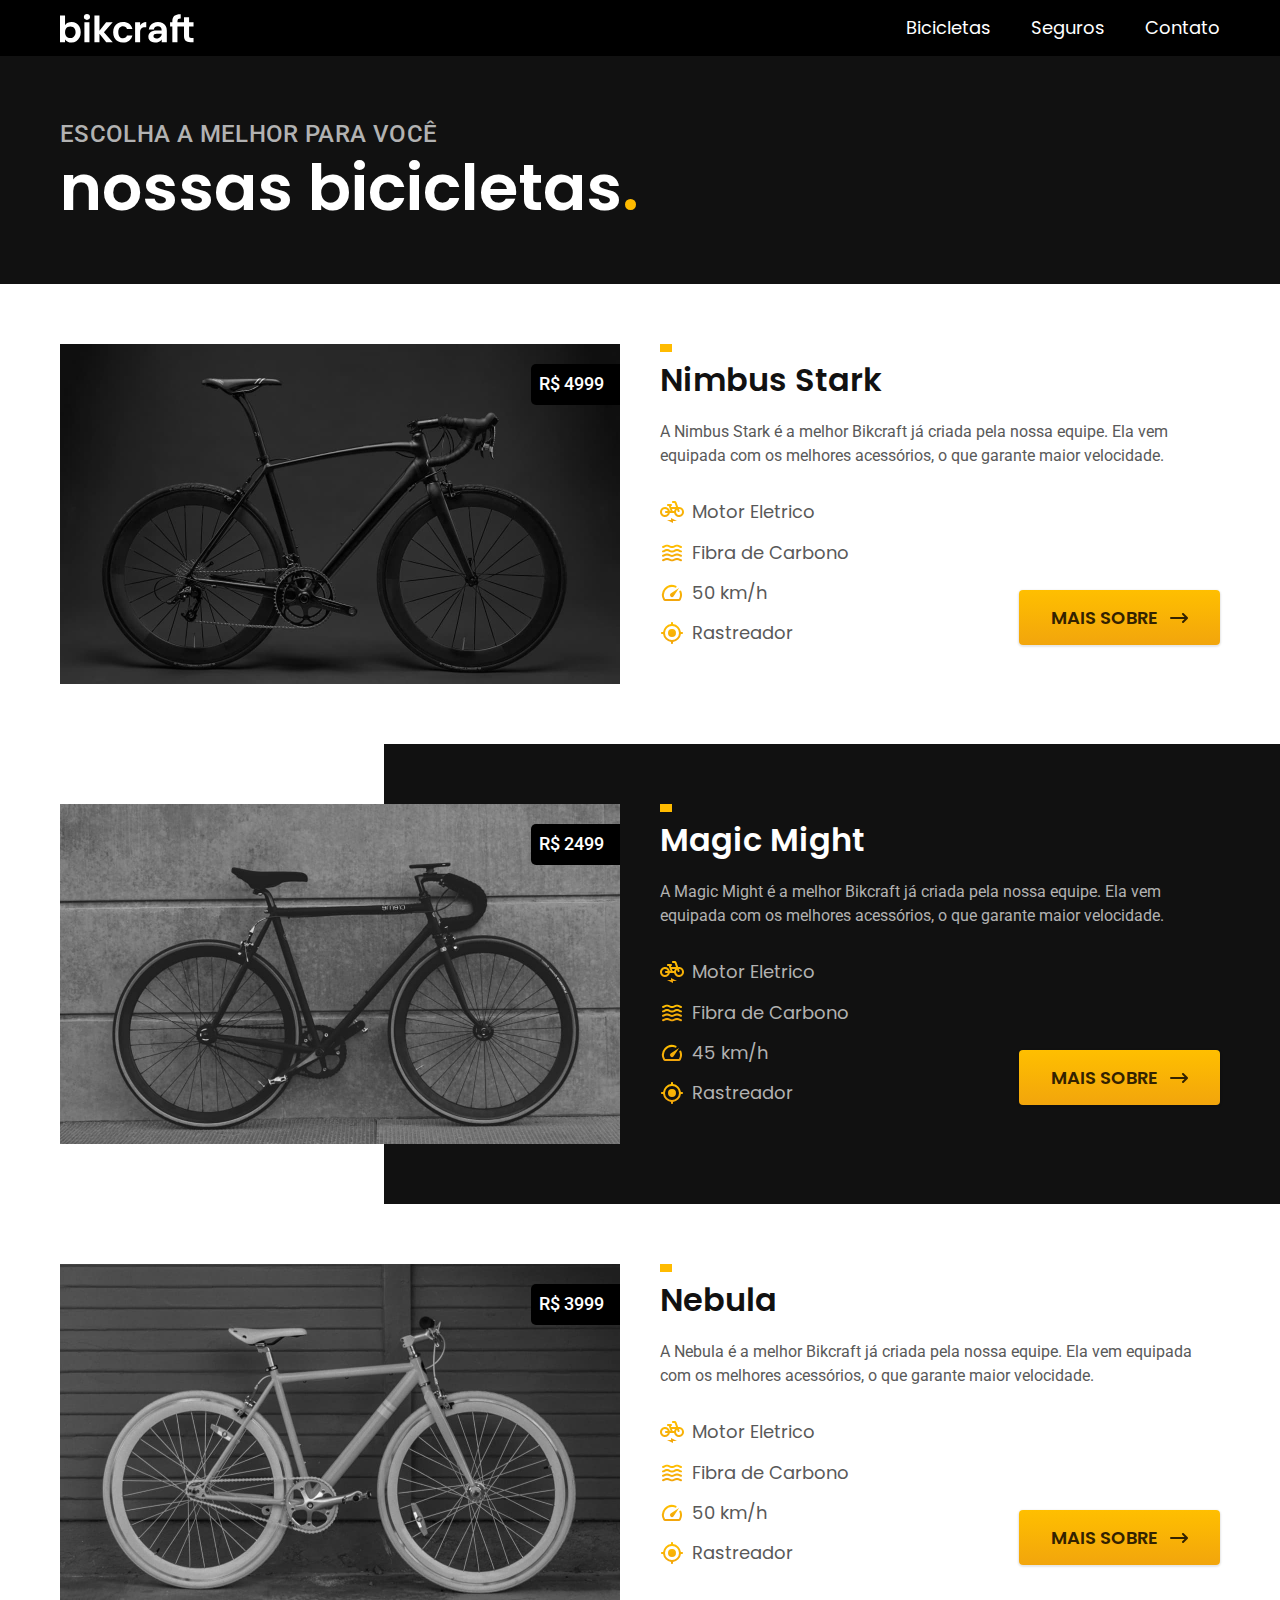
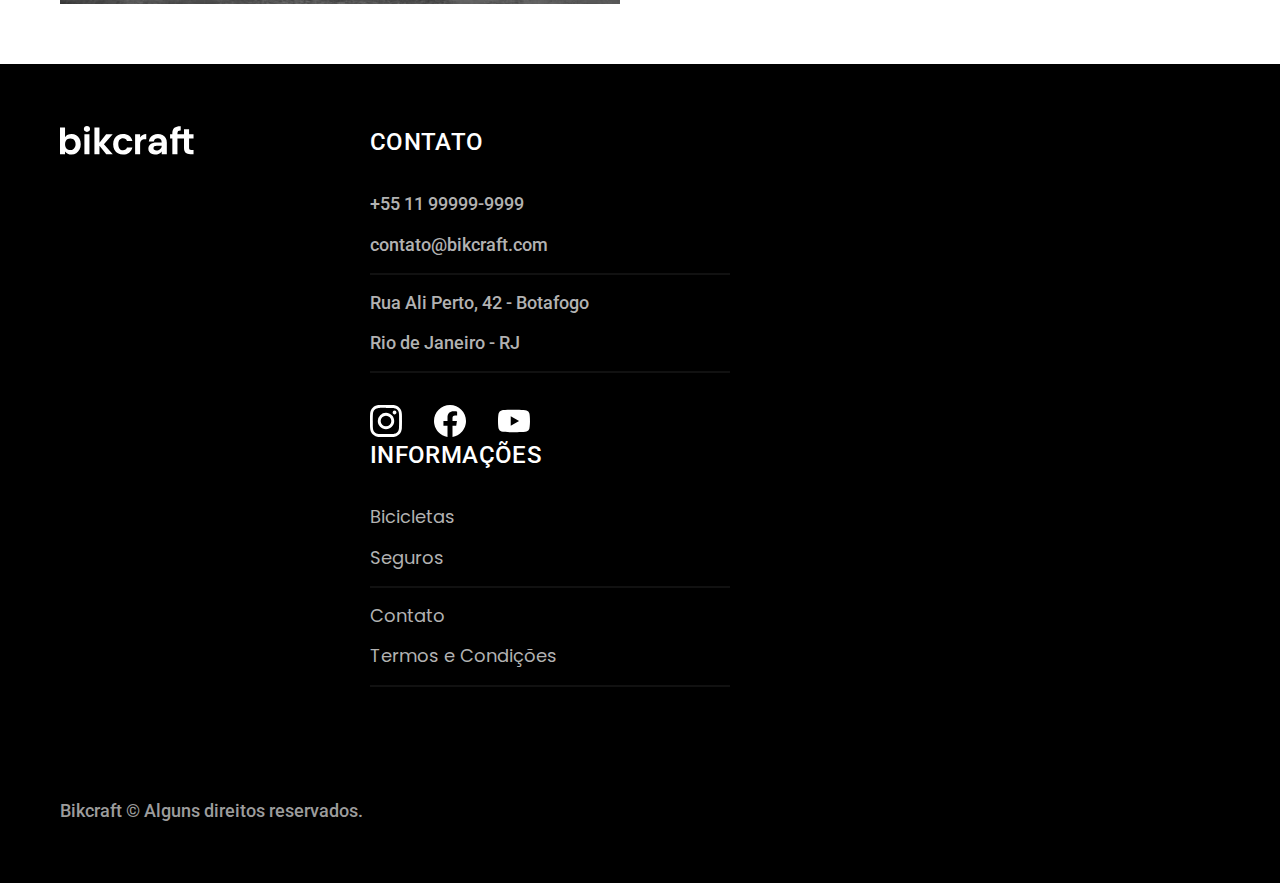
==== bicicletas.html @ ec123f89 "finalização da home e começo das internas" ====
<!DOCTYPE html>

<html lang="pt-BR">

<head>
    <title>Bicicletas bikcraft - Bicicletas Elétricas</title>
    <meta name="description" content="Bicicletas eletricas de alta performance">
    <meta charset="UTF-8">
    <meta name="viewport" content="width=device-width, initial-scale=1.0">

    <link rel="stylesheet" href="/assets/styles.css">
    <link rel="preconnect" href="https://fonts.googleapis.com">
    <link rel="preconnect" href="https://fonts.gstatic.com" crossorigin>
    <link rel="preconnect" href="https://fonts.googleapis.com">
    <link rel="preconnect" href="https://fonts.gstatic.com" crossorigin>
    <link rel="preconnect" href="https://fonts.googleapis.com">
    <link rel="preconnect" href="https://fonts.gstatic.com" crossorigin>
    <link
        href="https://fonts.googleapis.com/css2?family=Merriweather:ital,wght@1,900&family=Poppins:wght@400;600&family=Roboto:wght@400;500&display=swap"
        rel="stylesheet">
</head>

<body id="bicicletas">

    <header class="header-bg">
        <div class="header container">
            <a href="./">
                <img src="assets/img/bikcraft.svg" alt="bikcraft">
            </a>
            <nav aria-label="primaria">
                <ul class="header-menu font-1-m cor-0">
                    <li><a href="./bicilcetas.html">Bicicletas</a></li>
                    <li><a href="./seguro.html">Seguros</a></li>
                    <li><a href="./contato.html">Contato</a></li>
                </ul>
            </nav>
        </div>
    </header>
    <main>
        <div class="titulo-bg">
            <div class="tiutlo container">
                <p class="font-2-l-b cor-5">Escolha a melhor para você</p>
                <h1 class="font-1-xxl cor-0">nossas bicicletas<span class="cor-p1">.</span></h1>
            </div>
        </div>
        <div>
            <div class="bicicletas container">
                <div class="bicicletas-imagem">
                    <img src="./assets/img/bicicletas/nimbus.jpg" alt="bicilceta preta">
                    <span class="font-2-m cor-0">R$ 4999</span>
                </div>
                <div class="bicicletas-conteudo">
                    <h2 class="font-1-xl">Nimbus Stark</h2>
                    <p class="font-2-s cor-8">A Nimbus Stark é a melhor Bikcraft já criada pela nossa equipe. Ela vem
                        equipada
                        com os melhores
                        acessórios, o que garante maior velocidade.</p>
                    <ul class="font-1-m cor-8">
                        <li>
                            <img src="./assets/img/icones/eletrica.svg" alt="">
                            Motor Eletrico
                        </li>
                        <li>
                            <img src="./assets/img/icones/carbono.svg" alt="">
                            Fibra de Carbono
                        </li>
                        <li>
                            <img src="./assets/img/icones/velocidade.svg" alt="">
                            50 km/h
                        </li>
                        <li>
                            <img src="./assets/img/icones/rastreador.svg" alt="">
                            Rastreador
                        </li>
                    </ul>
                    <a class="botao seta" href="./bicicletas/nimbus.html">Mais Sobre</a>
                </div>
            </div>
        </div>

        <div class="bicicletas-bg">
            <div class="bicicletas container">
                <div class="bicicletas-imagem">
                    <img src="./assets/img/bicicletas/magic.jpg" alt="bicilceta preta">
                    <span class="font-2-m cor-0">R$ 2499</span>
                </div>
                <div class="bicicletas-conteudo">
                    <h2 class="font-1-xl cor-0">Magic Might</h2>
                    <p class="font-2-s cor-5">A Magic Might é a melhor Bikcraft já criada pela nossa equipe. Ela vem
                        equipada
                        com os melhores
                        acessórios, o que garante maior velocidade.</p>
                    <ul class="font-1-m cor-5">
                        <li>
                            <img src="./assets/img/icones/eletrica.svg" alt="">
                            Motor Eletrico
                        </li>
                        <li>
                            <img src="./assets/img/icones/carbono.svg" alt="">
                            Fibra de Carbono
                        </li>
                        <li>
                            <img src="./assets/img/icones/velocidade.svg" alt="">
                            45 km/h
                        </li>
                        <li>
                            <img src="./assets/img/icones/rastreador.svg" alt="">
                            Rastreador
                        </li>
                    </ul>
                    <a class="botao seta" href="./bicicletas/magic.html">Mais Sobre</a>
                </div>
            </div>
        </div>

        <div>
            <div class="bicicletas container">
                <div class="bicicletas-imagem">
                    <img src="./assets/img/bicicletas/nebula.jpg" alt="bicilceta preta">
                    <span class="font-2-m cor-0">R$ 3999</span>
                </div>
                <div class="bicicletas-conteudo">
                    <h2 class="font-1-xl">Nebula</h2>
                    <p class="font-2-s cor-8">A Nebula é a melhor Bikcraft já criada pela nossa equipe. Ela vem
                        equipada
                        com os melhores
                        acessórios, o que garante maior velocidade.</p>
                    <ul class="font-1-m cor-8">
                        <li>
                            <img src="./assets/img/icones/eletrica.svg" alt="">
                            Motor Eletrico
                        </li>
                        <li>
                            <img src="./assets/img/icones/carbono.svg" alt="">
                            Fibra de Carbono
                        </li>
                        <li>
                            <img src="./assets/img/icones/velocidade.svg" alt="">
                            50 km/h
                        </li>
                        <li>
                            <img src="./assets/img/icones/rastreador.svg" alt="">
                            Rastreador
                        </li>
                    </ul>
                    <a class="botao seta" href="./bicicletas/nebula.html">Mais Sobre</a>
                </div>
            </div>
        </div>

    </main>

    <footer class="footer-bg">
        <div class="footer container">
            <img src="./assets/img/bikcraft.svg" alt="">

            <div class="footer-contato">
                <h3 class="font-2-l-b cor-0">Contato</h3>
                <ul class="font-2-m cor-5">
                    <li><a href="tel:+5511999999999">+55 11 99999-9999</a></li>
                    <li><a href="mailto:">contato@bikcraft.com</a></li>
                    <li>Rua Ali Perto, 42 - Botafogo</li>
                    <li>Rio de Janeiro - RJ</li>
                </ul>
                <div class="footer-redes">
                    <a href="./"><img src="./assets/img/redes/instagram.svg" alt="Intagram"></a>
                    <a href="./"><img src="./assets/img/redes/facebook.svg" alt="Facebook"></a>
                    <a href="./"><img src="./assets/img/redes/youtube.svg" alt="Youtube"></a>
                </div>
                <div class="footer-informacoes">
                    <h3 class="font-2-l-b cor-0">Informações</h3>
                    <nav>
                        <ul class="font-1-m cor-5">
                            <li><a href="./bicicletas.html">Bicicletas</a></li>
                            <li><a href="./seguros.html">Seguros</a></li>
                            <li><a href="./contato.html">Contato</a></li>
                            <li><a href="./termos.html">Termos e Condições</a></li>
                        </ul>
                    </nav>
                </div>
            </div>
            <p class="footer-copy font-2-m cor-6">Bikcraft © Alguns direitos reservados.</p>
        </div>

    </footer>
</body>

</html>
---- assets/styles.css ----
/*Global*/
@import "./global/global.css";
@import "./global/header.css";
@import "./global/footer.css";

/*Componentes*/
@import "./components/tipografia.css";
@import "./components/cores.css";
@import "./components/componentes.css";

/*home*/
@import "./home/tecnologia.css";
@import "./home/parceiros.css";
@import "./home/depoimento.css";
@import "./home/introducao.css";

/*Seguros*/
@import "./seguros/seguros.css";
@import "./seguros/vantangens.css";
@import "./seguros/perguntas.css";

/*Bicicletas*/
@import "./bicicletas/bicicletas.css";
@import "./bicicletas/bicicletas-lista.css";

/*Bicicleta - interna*/
@import "./bicicleta/bicicleta.css";

/*Termos*/
@import "./termos/termos.css";
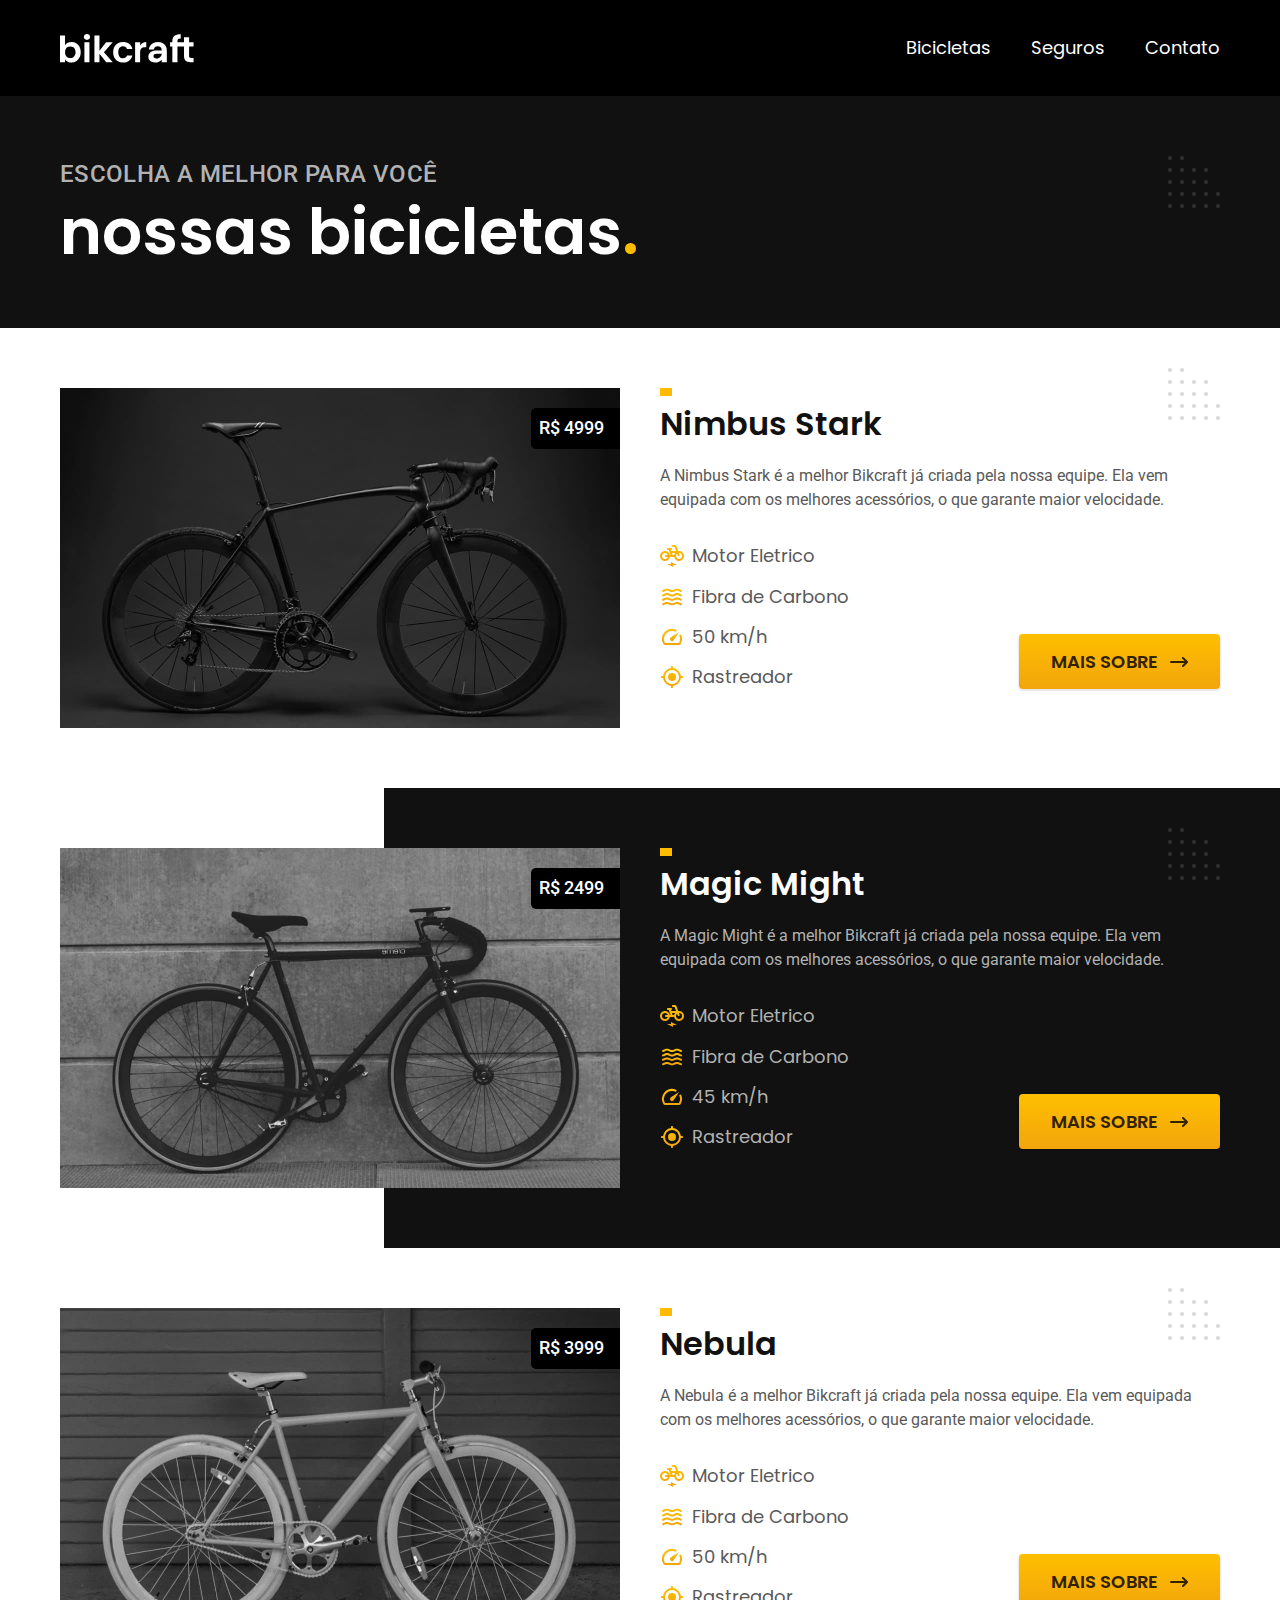
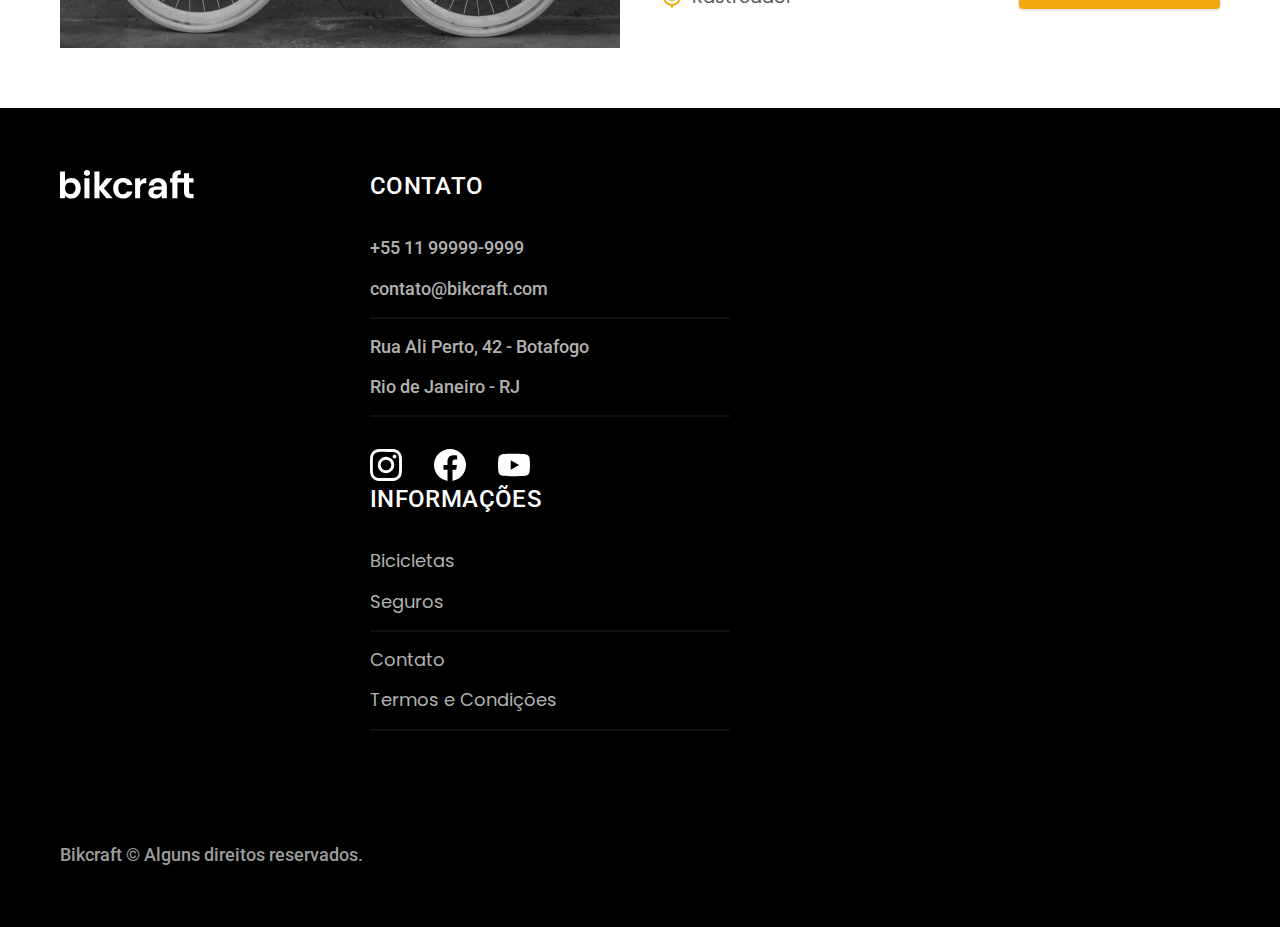
==== commit e168f448: "conclusao basic html &" ====
--- a/bicicletas.html
+++ b/bicicletas.html
@@ -8,7 +8,9 @@
     <meta charset="UTF-8">
     <meta name="viewport" content="width=device-width, initial-scale=1.0">
 
-    <link rel="stylesheet" href="/assets/styles.css">
+    <link rel="preload" href="./assets/styles.css" as="style">
+    <link rel="preload" href="./assets/styles.css" as="style">
+    <link rel="stylesheet" href="./assets/styles.css">
     <link rel="preconnect" href="https://fonts.googleapis.com">
     <link rel="preconnect" href="https://fonts.gstatic.com" crossorigin>
     <link rel="preconnect" href="https://fonts.googleapis.com">
@@ -29,8 +31,8 @@
             </a>
             <nav aria-label="primaria">
                 <ul class="header-menu font-1-m cor-0">
-                    <li><a href="./bicilcetas.html">Bicicletas</a></li>
-                    <li><a href="./seguro.html">Seguros</a></li>
+                    <li><a href="./bicicletas.html">Bicicletas</a></li>
+                    <li><a href="./seguros.html">Seguros</a></li>
                     <li><a href="./contato.html">Contato</a></li>
                 </ul>
             </nav>
@@ -38,7 +40,7 @@
     </header>
     <main>
         <div class="titulo-bg">
-            <div class="tiutlo container">
+            <div class="titulo container">
                 <p class="font-2-l-b cor-5">Escolha a melhor para você</p>
                 <h1 class="font-1-xxl cor-0">nossas bicicletas<span class="cor-p1">.</span></h1>
             </div>
@@ -46,7 +48,7 @@
         <div>
             <div class="bicicletas container">
                 <div class="bicicletas-imagem">
-                    <img src="./assets/img/bicicletas/nimbus.jpg" alt="bicilceta preta">
+                    <img src="./assets/img/bicicletas/nimbus.jpg" alt="Bicicleta preta">
                     <span class="font-2-m cor-0">R$ 4999</span>
                 </div>
                 <div class="bicicletas-conteudo">
@@ -81,7 +83,7 @@
         <div class="bicicletas-bg">
             <div class="bicicletas container">
                 <div class="bicicletas-imagem">
-                    <img src="./assets/img/bicicletas/magic.jpg" alt="bicilceta preta">
+                    <img src="./assets/img/bicicletas/magic.jpg" alt="bicicleta preta">
                     <span class="font-2-m cor-0">R$ 2499</span>
                 </div>
                 <div class="bicicletas-conteudo">
@@ -116,7 +118,7 @@
         <div>
             <div class="bicicletas container">
                 <div class="bicicletas-imagem">
-                    <img src="./assets/img/bicicletas/nebula.jpg" alt="bicilceta preta">
+                    <img src="./assets/img/bicicletas/nebula.jpg" alt="bicicleta preta">
                     <span class="font-2-m cor-0">R$ 3999</span>
                 </div>
                 <div class="bicicletas-conteudo">
--- a/assets/styles.css
+++ b/assets/styles.css
@@ -7,6 +7,7 @@
 @import "./components/tipografia.css";
 @import "./components/cores.css";
 @import "./components/componentes.css";
+@import "./components/formulario.css";
 
 /*home*/
 @import "./home/tecnologia.css";
@@ -25,6 +26,14 @@
 
 /*Bicicleta - interna*/
 @import "./bicicleta/bicicleta.css";
+@import "./bicicleta/seguro.css";
+
+/*Contato*/
+@import "./contato/contato.css";
+@import "./contato/lojas.css";
+
+/*Orcamento*/
+@import "./orcamento/orcamento.css";
 
 /*Termos*/
 @import "./termos/termos.css";
--- a/assets/styles.css
+++ b/assets/styles.css
@@ -7,6 +7,7 @@
 @import "./components/tipografia.css";
 @import "./components/cores.css";
 @import "./components/componentes.css";
+@import "./components/formulario.css";
 
 /*home*/
 @import "./home/tecnologia.css";
@@ -25,6 +26,14 @@
 
 /*Bicicleta - interna*/
 @import "./bicicleta/bicicleta.css";
+@import "./bicicleta/seguro.css";
+
+/*Contato*/
+@import "./contato/contato.css";
+@import "./contato/lojas.css";
+
+/*Orcamento*/
+@import "./orcamento/orcamento.css";
 
 /*Termos*/
 @import "./termos/termos.css";
--- a/assets/styles.css
+++ b/assets/styles.css
@@ -7,6 +7,7 @@
 @import "./components/tipografia.css";
 @import "./components/cores.css";
 @import "./components/componentes.css";
+@import "./components/formulario.css";
 
 /*home*/
 @import "./home/tecnologia.css";
@@ -25,6 +26,14 @@
 
 /*Bicicleta - interna*/
 @import "./bicicleta/bicicleta.css";
+@import "./bicicleta/seguro.css";
+
+/*Contato*/
+@import "./contato/contato.css";
+@import "./contato/lojas.css";
+
+/*Orcamento*/
+@import "./orcamento/orcamento.css";
 
 /*Termos*/
 @import "./termos/termos.css";
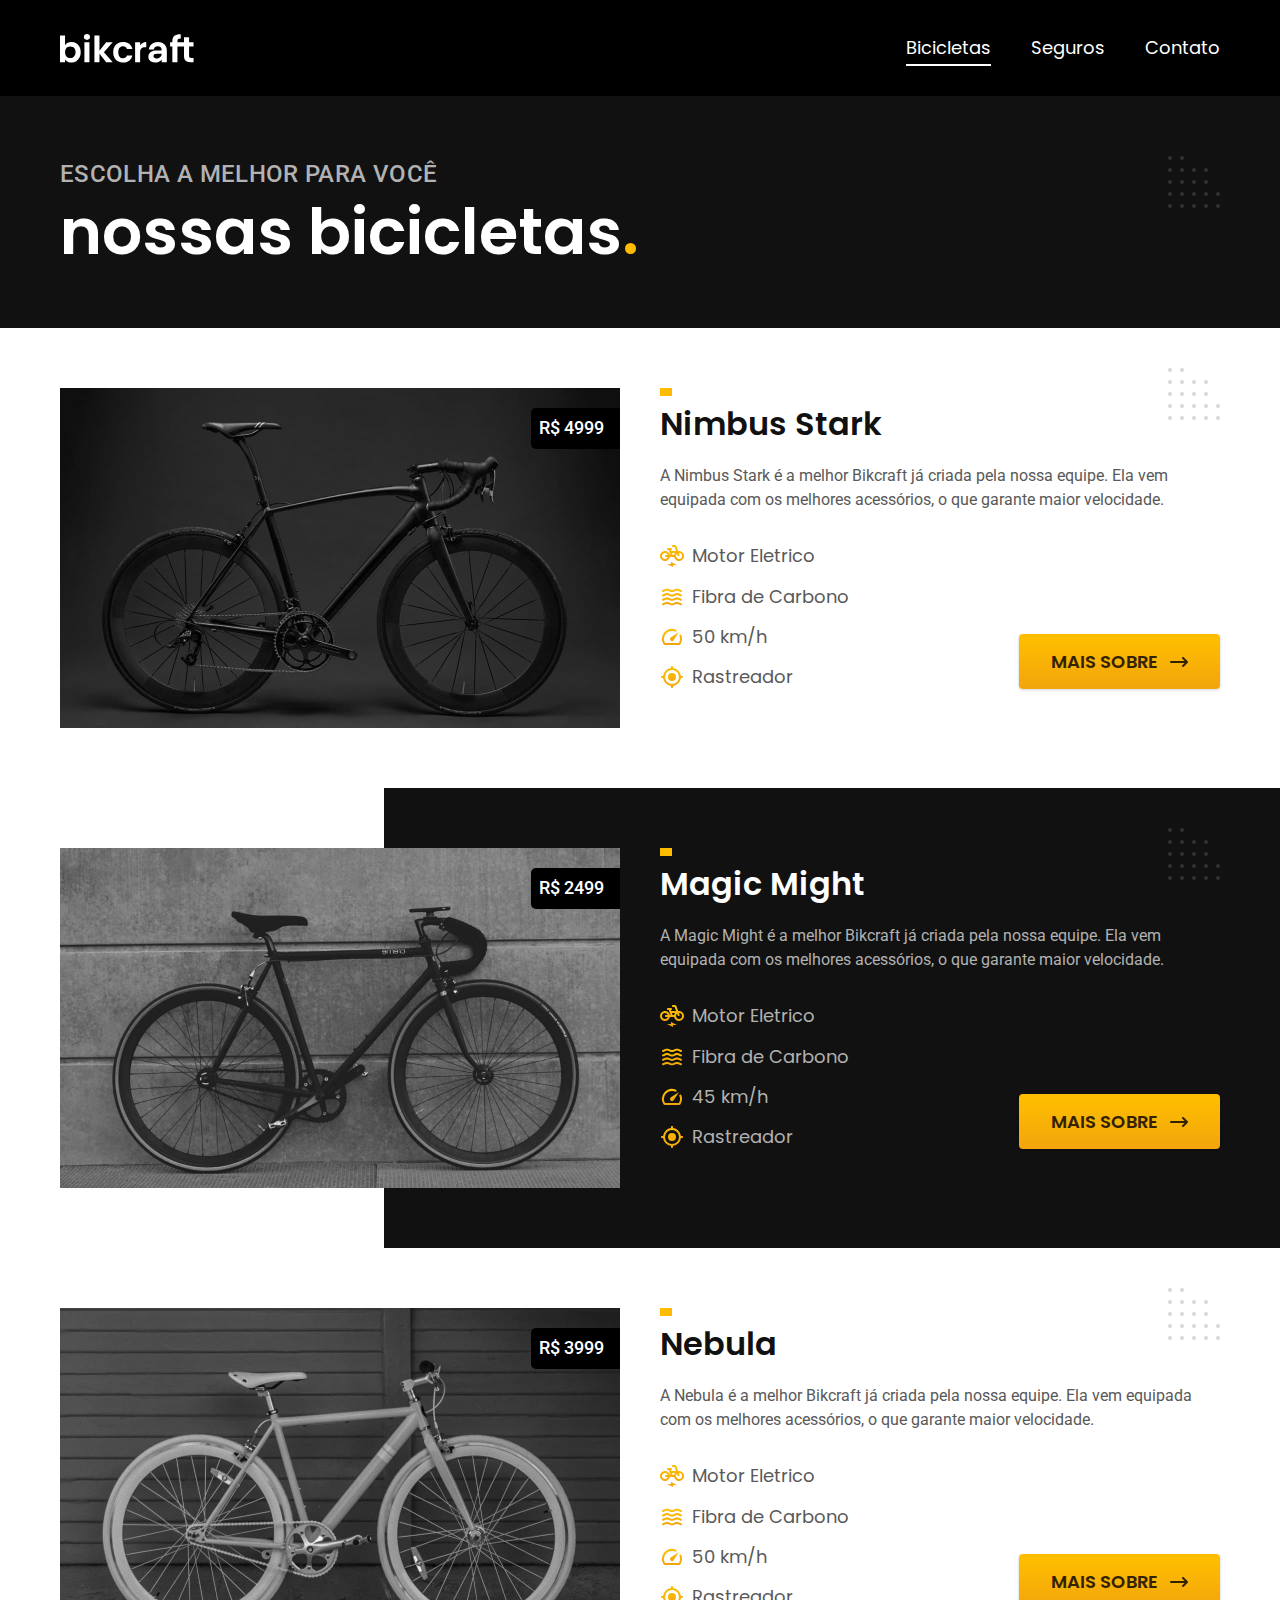
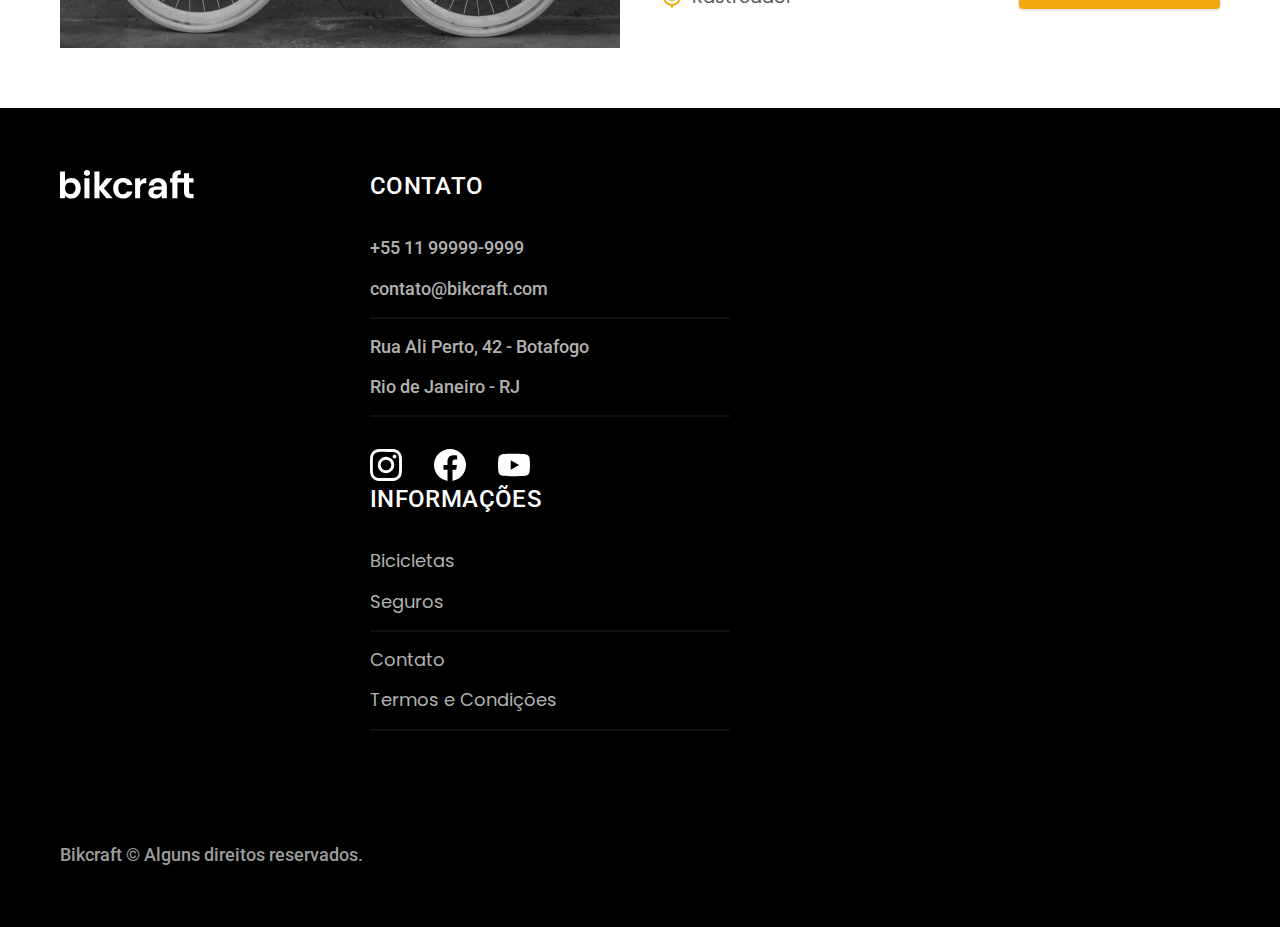
==== commit 5cfbdebd: "conclusao javascript e plugins animacao" ====
--- a/bicicletas.html
+++ b/bicicletas.html
@@ -20,6 +20,8 @@
     <link
         href="https://fonts.googleapis.com/css2?family=Merriweather:ital,wght@1,900&family=Poppins:wght@400;600&family=Roboto:wght@400;500&display=swap"
         rel="stylesheet">
+    <link rel="icon" href="./favicon.svg" type="image/svg+xml">
+    <script>document.documentElement.classList.add('js')</script>
 </head>
 
 <body id="bicicletas">
@@ -185,6 +187,7 @@
         </div>
 
     </footer>
+    <script src="./js/script.js"></script>
 </body>
 
 </html>--- a/assets/styles.css
+++ b/assets/styles.css
@@ -6,6 +6,7 @@
 /*Componentes*/
 @import "./components/tipografia.css";
 @import "./components/cores.css";
+@import "./components/animacao.css";
 @import "./components/componentes.css";
 @import "./components/formulario.css";
 
--- a/assets/styles.css
+++ b/assets/styles.css
@@ -6,6 +6,7 @@
 /*Componentes*/
 @import "./components/tipografia.css";
 @import "./components/cores.css";
+@import "./components/animacao.css";
 @import "./components/componentes.css";
 @import "./components/formulario.css";
 
--- a/assets/styles.css
+++ b/assets/styles.css
@@ -6,6 +6,7 @@
 /*Componentes*/
 @import "./components/tipografia.css";
 @import "./components/cores.css";
+@import "./components/animacao.css";
 @import "./components/componentes.css";
 @import "./components/formulario.css";
 
